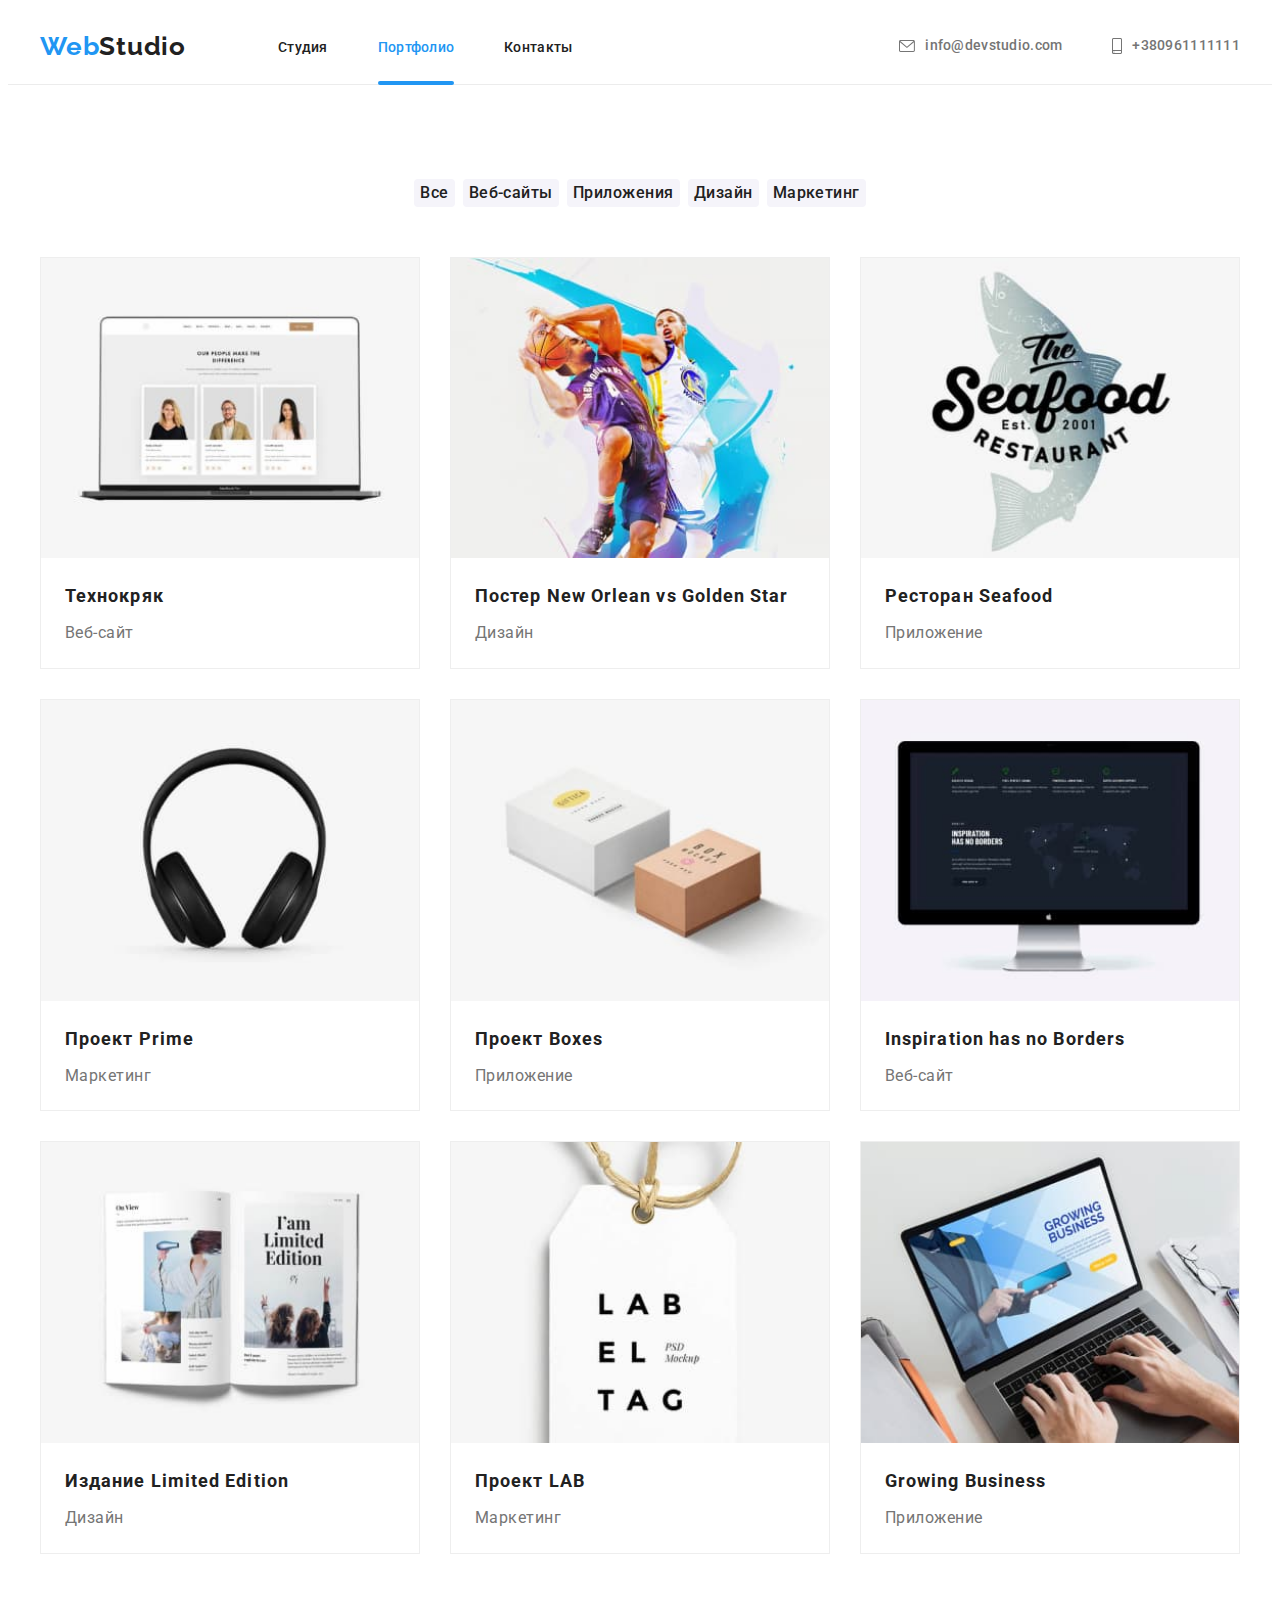
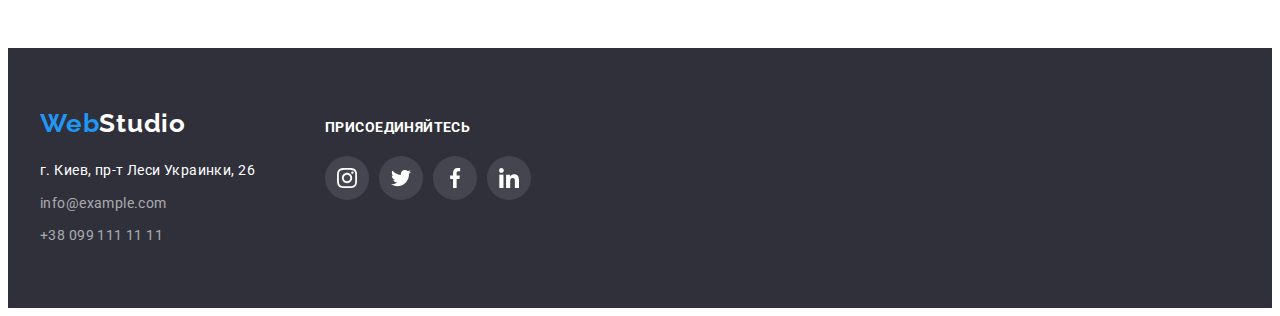
==== portfolio.html @ 5e937d59 "was copied previous work" ====
<!DOCTYPE html>
<html lang="en">
<head>
    <meta charset="UTF-8">
    <meta http-equiv="X-UA-Compatible" content="IE=edge">
    <meta name="viewport" content="width=device-width, initial-scale=1.0">
    <link rel="preconnect" href="https://fonts.gstatic.com">
  <link href="https://fonts.googleapis.com/css2?family=Raleway:wght@700&family=Roboto:wght@400;500;700;900&display=swap" rel="stylesheet">
    <title>Portfolio</title>
    <link rel="stylesheet" href="https://cdnjs.cloudflare.com/ajax/libs/modern-normalize/1.0.0/modern-normalize.min.css" integrity="sha512-ISS7cAi1PEhQ8jnbJpJZMd29NlhNj4AWYyLOSp2CE/CsHxTCu+r+t0D2yoJudVrd0/8fTVPUVDzY5Tvli75u/g==" crossorigin="anonymous" />
    <link
    rel="stylesheet"
    href="https://cdnjs.cloudflare.com/ajax/libs/animate.css/4.1.1/animate.min.css"
  />
    <link rel="stylesheet" href="./css/style.css">
</head>
<body>
    <!--Header-->
    <header class="header">
        <div class="container">
      <nav class="navigation">
        <a  href="./index.html" class="link logo logo-light-theme">
          <span class="link logo">Web</span>Studio
        </a>
        <ul class="list-all list">
          <li class="navigation-item">
            <a class="header-link link im-here" href="./index.html">Студия</a>
          </li>
          <li class="navigation-item">
            <a class="current header-link link im-here" href="./portfolio.html">Портфолио</a>
          </li>
          <li class="navigation-item">
            <a class="header-link link im-here" href="">Контакты</a>
          </li>
        </ul>
      </nav>
    
      <ul class="list-all list in-touch">
        <li class="navigation-item">
          <a class="header-link contact-link link" href="mailto:info@devstudio.com" lang="en"> 
            <svg class="icon-envelope" width="16px" height="16px">
              <use href="./images.img/sprite-copy.svg#icon-envelope-hover"> </use>
            </svg>
            info@devstudio.com</a>
        </li>
        <li class="navigation-item">
          <a class="header-link contact-link link" href="tel:+380961111111">
            <svg class="icon-smartphone" width="10px" height="16px">
              <use href="./images.img/sprite-copy.svg#icon-smartphone"></use>
            </svg>
            +380961111111</a>
        </li>
      </ul>
       </div>
    </header>
    <!--End header-->

    <main>
        <!--Work gallery-->
        <section> 
        <div class="container">
            <ul class="list-all list main-set">
                <li class="main-items">
                    <button type="button" class="portfolio-btn">Все</button>
                </li>
                <li class="main-items">
                    <button type="button" class="portfolio-btn">Веб-сайты</button>
                </li>
                <li class="main-items">
                    <button type="button" class="portfolio-btn">Приложения</button>
                </li>
                <li class="main-items">
                    <button type="button" class="portfolio-btn">Дизайн</button>
                </li>
                <li>
                    <button type="button" class="portfolio-btn">Маркетинг</button>
                </li>
            </ul>
        
            <ul class="list-all list works-set">
                <li class="buttom-bg works-item">
                  <div class="overlay-wrapper">
                    <img src="./images.img/work1.jpg" alt="Ноутбук с изображением сайта на екране" width="370" height="294" class="work1">
                    <p class="overlay">Технокряк это современная площадка распространения коронавируса. Компании используют эту платформу для цифрового шпионажа и атак на защищённые сервера конкурентов.</p>
                    </div>
                  <div class="work-content-wrapper">
                    <h2 class="project-name">Технокряк</h2>
                    <p class="project-explanation">Веб-сайт</p>
                    </div>
                </li>
                <li class="buttom-bg works-item">
                  <div class="overlay-wrapper">
                    <img src="./images.img/work2.jpg" alt="Баскетболисты борятся за мяч" width="370" height="294" class="work2">
                    <p class="overlay">Технокряк это современная площадка распространения коронавируса. Компании используют эту платформу для цифрового шпионажа и атак на защищённые сервера конкурентов.</p>
                    </div>
                    <div class="work-content-wrapper">
                    <h2 class="project-name"> Постер New Orlean vs Golden Star</h2>
                    <p class="project-explanation">Дизайн</p>
                    </div>
                </li>
                <li class="buttom-bg works-item">
                  <div class="overlay-wrapper">
                    <img src="./images.img/work3.jpg" alt="Эмблема названия ресторана" class="work3">
                    <p class="overlay">Технокряк это современная площадка распространения коронавируса. Компании используют эту платформу для цифрового шпионажа и атак на защищённые сервера конкурентов.</p>
                    </div>
                    <div class="work-content-wrapper">
                    <h2 class="project-name">Ресторан Seafood</h2>
                    <p class="project-explanation">Приложение</p>
                    </div>
                </li>
                <li class="buttom-bg works-item">
                  <div class="overlay-wrapper">
                    <img src="./images.img/work4.jpg" alt="Изображение наушников" class="work4">
                    <p class="overlay">Технокряк это современная площадка распространения коронавируса. Компании используют эту платформу для цифрового шпионажа и атак на защищённые сервера конкурентов.</p>
                    </div>
                    <div class="work-content-wrapper">
                    <h2 class="project-name">Проект Prime</h2>
                    <p class="project-explanation">Маркетинг</p>
                    </div>
                </li>
                <li class="buttom-bg works-item">
                  <div class="overlay-wrapper">
                    <img src="./images.img/work5.jpg" alt="Две коробки:белая и коричневая" class="work5">
                    <p class="overlay">Технокряк это современная площадка распространения коронавируса. Компании используют эту платформу для цифрового шпионажа и атак на защищённые сервера конкурентов.</p>
                    </div>
                    <div class="work-content-wrapper">
                    <h2 class="project-name">Проект Boxes</h2>
                    <p class="project-explanation">Приложение</p>
                    </div>
                </li>
                <li class="buttom-bg works-item">
                  <div class="overlay-wrapper">
                    <img src="./images.img/work6.jpg" alt="Монитор компьютера" class="work6">
                    <p class="overlay">Технокряк это современная площадка распространения коронавируса. Компании используют эту платформу для цифрового шпионажа и атак на защищённые сервера конкурентов.</p>
                    </div>
                    <div class="work-content-wrapper">
                    <h2 lang="en" class="project-name">Inspiration has no Borders</h2>
                    <p class="project-explanation">Веб-сайт</p>
                    </div>
                </li>
                <li class="buttom-bg works-item">
                  <div class="overlay-wrapper">
                    <img src="./images.img/work7.jpg" alt="Разворот женского журнала" class="work7">
                    <p class="overlay">Технокряк это современная площадка распространения коронавируса. Компании используют эту платформу для цифрового шпионажа и атак на защищённые сервера конкурентов.</p>
                    </div>
                    <div class="work-content-wrapper">
                    <h2 class="project-name">Издание Limited Edition</h2>
                    <p class="project-explanation">Дизайн</p>
                    </div>
                </li>
                <li class="buttom-bg works-item">
                  <div class="overlay-wrapper">
                    <img src="./images.img/work8.jpg" alt="Белый ярдык с черной надписью" class="work8">
                    <p class="overlay">Технокряк это современная площадка распространения коронавируса. Компании используют эту платформу для цифрового шпионажа и атак на защищённые сервера конкурентов.</p>
                    </div>
                    <div class="work-content-wrapper">
                    <h2 class="project-name">Проект LAB</h2>
                    <p class="project-explanation">Маркетинг</p>
                    </div>
                </li>
                <li class="buttom-bg works-item">
                  <div class="overlay-wrapper">
                    <img src="./images.img/work9.jpg" alt="Человек работает в приложении на ноутбуке" class="work9">
                    <p class="overlay">Технокряк это современная площадка распространения коронавируса. Компании используют эту платформу для цифрового шпионажа и атак на защищённые сервера конкурентов.</p>
                    </div>
                    <div class="work-content-wrapper">
                    <h2 lang="en" class="project-name">Growing Business</h2>
                    <p class="project-explanation">Приложение</p>
                </div>
                </li>
            </ul>
        </section>
        </div>
        <!--End work gallery-->
    </main>

    <footer class="footer-bg">
        <!--footer main page-->
        <div class="container main-footer">
        <div class="base">
        <a class="link  logo logo-dark-theme" href="./index.html">
                <span class="link logo">Web</span>Studio
        </a>
    
        <address class="address addres-font">
          <ul class="list-all">
            <li class="marg">
              <a class="link physical-adress" href="https://goo.gl/maps/2pNCGTFLMix76fbZ6" target="_blank" rel="noopener noreferrer">г. Киев, пр-т Леси
                Украинки, 26
              </a>
            </li>
    
            <li class="marg">
              <a class="link mail-adress" href="mailto:info@example.com">info@example.com</a>
            </li>
    
            <li>
              <a class="link phone-number" href="tel:+380991111111">+38 099 111 11 11</a>
            </li>
          </ul>
        </address>
        </div>
        <div class="invitation-footer">
          <p class="invitation">ПРИСОЕДИНЯЙТЕСЬ</p>
          <ul class="list-all list">
            <li class="footer-icons-list">
              <a href="" class="footer-icons-color footer-icons-link">
                  <svg class="footer-icons" width="20px" height="20px">
                    <use href="./images.img/sprite-copy.svg#icon-instagram"></use>
                  </svg>
              </a>
            </li>
            <li class="footer-icons-list">
              <a href="" class="footer-icons-color footer-icons-link">
                  <svg class="footer-icons" width="20px" height="20px">
                    <use href="./images.img/sprite-copy.svg#icon-twitter"></use>
                  </svg>
              </a>
            </li>
            <li class="footer-icons-list">
              <a href="" class="footer-icons-color footer-icons-link">
                  <svg class="footer-icons" width="20px" height="20px">
                    <use href="./images.img/sprite-copy.svg#icon-facebook-"></use>
                  </svg>
              </a>
            </li>
            <li class="footer-icons-list">
              <a href="" class="footer-icons-color footer-icons-link">
                  <svg class="footer-icons" width="20px" height="20px">
                    <use href="./images.img/sprite-copy.svg#icon-linkedin"></use>
                  </svg>
              </a>
            </li>
          </ul>
        </div>
      </div>
      </footer>
      <!--End footer-->
</body>
</html>
---- css/style.css ----
:root {
    --main-font: 'Roboto', sans-serif;
    --secondary-font: 'Raleway', sans-serif;
    --main-text-color: #212121;
    --secondary-text-color:#757575;
    --focus-color:  #2196F3;
    --standart-color: #fff;
    --team-bg-color: #F5F4FA; 
    --footer-bg-color: #2F303A;
    --footer-link-color: rgba(255, 255, 255, 0.6);
    --clients-logo-color: rgba(175, 177, 184, 1);
}
body {
    font-family: var(--main-font);
    color: var(--secondary-text-color);
}

h1,
h2,
h3,
h4,
h5,
h6,
p,
ul {
    margin: 0;
    padding: 0;
}

img {
    display: block;
}
.link {
    text-decoration: none;
}
.list-all {
    list-style: none;
}
.address {
    font-style: none;
}

.visually-hidden {
    position: absolute; !important;
    clip: rect (1px, 1px, 1px, 1px);
    clip: rect (1px, 1px, 1px, 1px);
    padding: 0 !important;
    border: 0 !important;
    height: 1px !important;
    width: 1px !important;
    overflow: hidden;
}
.container {
    width: 1200px;
    margin: 0 auto;
    padding-left: 15px;
    padding-right: 15px;
}
section {
    display: flex;
    margin: 0 auto;
    padding-top: 94px;
    padding-bottom: 94px;
}
.logo {
    width: 145px;
    height: 31px;
    left: 215px;
    font-family: var(--secondary-font);
    font-weight: bold;
    font-size: 26px;
    line-height: 1.19;
    letter-spacing: 0.03em;
    color: var(--focus-color );
    }
.logo-dark-theme {
    top: 2157px;
    color: var(--standart-color);
}
.logo-light-theme {
    top: 24px;
    color:var(--main-text-color);
    margin-right: 93px;
}
/*===========Header================ */
.header {
    border-bottom: 1px solid #ECECEC;
}
.header .container {
    display: flex;
    align-items: center;
}
.navigation {
    display: flex;
    align-items: center;
}
.list {
    display: flex;
    align-items: center;
}
.header-bg {
    background: var(--standart-color);
}
.header-link {
    font-family: var(--main-font);
    font-weight: 500;
    font-size: 14px;
    line-height: 1.14;
    letter-spacing: 0.02em;
    color:var(--main-text-color);
    padding-top: 30px;
    padding-bottom: 30px;
    align-items: center;

    transition: color 250ms cubic-bezier(0.4, 0, 0.2, 1);
}
.navigation-item:not(:last-child) {
    margin-right: 50px;
}
.secondary {
    margin-left: 331px;
}
.navigation-item-secondary:not(:last-child) {
    margin-right: 50px;
}
.in-touch {
    display: flex;
    margin-left: auto;
    align-items: center;
}
.contact-link {
    display: flex;
    color: var(--secondary-text-color);
    transition: color 250ms cubic-bezier(0.4, 0, 0.2, 1);
}
.contact-link:hover,
.contact-link:focus {
    color:var(--focus-color );
}
.contact-link:hover .icon-envelope,
.contact-link:focus .icon-envelope {
    fill:  var(--focus-color);
}
.contact-link:hover .icon-smartphone,
.contact-link:focus .icon-smartphone {
    fill:  var(--focus-color);
}
.im-here:hover,
.im-here:focus {
    color: var(--focus-color );
}
.im-here:active {
    color: var(--focus-color );
    transition: color 250ms cubic-bezier(0.4, 0, 0.2, 1);
}
.current {
    position: relative;
    color: var(--focus-color );
    transition: opacity 250ms cubic-bezier(0.4, 0, 0.2, 1);
}
.current::after {
    content: '';
    display: block;
    width: 100%;
    height: 4px;
    border-radius: 2px;
    background-color: var(--focus-color);

    position:absolute;
    left: 0;
    bottom: 0;
}

.icon-envelope {
    margin-right: 10px;
    align-items: center;
    fill: var(--secondary-text-color);

    transition-property: fill;
    transition: fill 250ms cubic-bezier(0.4, 0, 0.2, 1);
}
.icon-smartphone {
    margin-right: 10px;
    align-items: center;
    fill:var(--secondary-text-color);

    transition-property: fill;
    transition: fill 250ms cubic-bezier(0.4, 0, 0.2, 1);
}
.icon-envelope:hover,
.icon-envelope:focus {
    fill: var(--focus-color);
}
.icon-smartphone:hover,
.icon-smartphone:focus {
    fill: var(--focus-color);
}
/*===========End Header================ */

/*===========Hero================ */
.hero-bg {
    background: var(--footer-bg-color);
    padding-bottom: 200px;
    padding-top: 200px;
    background-image: linear-gradient( to left, rgba(47, 48, 58, 0.4), rgba(47, 48, 58, 0.4) ), url(../images.img/hero.jpeg);
    background-size: cover;
    background-position: center;
    background-repeat: no-repeat;
    max-width: 1600px;
    margin-left: auto;
    margin-right: auto;
}
.hero-title {
    margin: 0 auto;
    max-width: 696px;
    font-family: var(--main-font);
    font-weight: 900;
    font-size: 44px;
    line-height: 1.36;
    text-align: center;
    letter-spacing: 0.06em;
    text-transform: uppercase;
    color: var(--standart-color);
    display: flex;
    align-items: center;
    margin-bottom: 30px;
    }
.main-button {
    font-family: var(--main-font);
    font-weight: bold;
    font-size: 16px;
    line-height: 1.87;
    display: block;
    align-items: center;
    text-align: center;
    letter-spacing: 0.06em;
    cursor: pointer;
    color: var(--standart-color);
    background: var(--focus-color );
    box-shadow: 0px 4px 4px rgba(0, 0, 0, 0.15);
    border-radius: 4px;
    padding: 10px 32px;
    margin-left: auto;
    margin-right: auto;

    transition: color 250ms cubic-bezier(0.4, 0, 0.2, 1);
}
.main-button:hover,
.main-button:focus {
    background-color: var(--focus-color);
}
/*===========End Hero================ */

/*===========About================ */
.cont {
    padding-top: 0px;
}
.about-container {
    display: flex;
    align-items: center;
    margin-top: -30px;
    margin-left: -30px;
}
.about-link:not(:last-child) {
    margin-right: 30px;
}
.about1 {
    width: 100%;
    height: 100%;
}
.about2 {
    width: 100%;
    height: 100%;
    }
.about3 {
    width: 100%;
    height: 100%;
    }
.work-wrapper {
    position: relative;
}
.work-variations {
    position: absolute;
    bottom: 0;
    right: 0;
    

    width: 100%;
    font-family: var(--main-font);
    font-weight: bold;
    font-size: 14px;
    line-height: 1,14;
    text-align: center;
    letter-spacing: 0.03em;
    text-transform: uppercase;
    padding-top: 27px;
    padding-bottom: 27px;
    
    color: var(--standart-color);
    background-color: rgba(47, 48, 58, 0.8);
 }   
/*===========End About================ */

/*===========Our team================ */
.team-container {
    display: flex;
    align-items: center;
}
.team-container {
    display: flex;
    align-items: center;
    margin-left: -30px;
}
.team-set {
    margin-left: 30px;
    flex-basis: calc((100% - 120px)/4);
}
.our-team-bg {
    background-color: var(--team-bg-color)
}
.team-mate {
    font-family: var(--main-font);
    font-weight: 500;
    font-size: 16px;
    line-height: 1.18;
    text-align: center;
    letter-spacing: 0.03em;
    color: var(--main-text-color);
    margin-bottom: 10px;
}
.team-description {
    padding-bottom: 30px;
    padding-top: 30px;
    padding-right: 15px;
    padding-left: 15px;
}
.job-position {
    font-family: var(--main-font);
    font-size: 16px;
    line-height: 1.18;
    text-align: center;
    letter-spacing: 0.03em;
    color: var(--secondary-text-color);
}
.card {
    width: 270px;
    background: var(--standart-color);
    box-shadow: 0px 1px 3px rgba(0, 0, 0, 0.12), 0px 1px 1px rgba(0, 0, 0, 0.14), 0px 2px 1px rgba(0, 0, 0, 0.2);
    border-radius: 0px 0px 4px 4px;
}
.ihor {
    width: 270px;
    height: 260px;
    background: url(4853.jpg);
    border-radius: 0px;
}
.olha {
    width: 270px;
    height: 260px;
    background: url(5844.jpg);
    border-radius: 0px;
}
.nikolaj {
    width: 270px;
    height: 260px;
    background: url(16166.jpg);
    border-radius: 0px;
}
.michele {
    width: 270px;
    height: 260px;
    background: url(2968.jpg);
    border-radius: 0px;
}
.social {
    display: flex;
    align-items: center;
    justify-content: space-between;
}
.social-link {
    display: flex;
    justify-content: center;
    align-items: center;
    width: 44px;
    height: 44px;
    border-radius: 50%;
    background-color: var(--standart-color);

    transition-property: fill;
    transition-property: background-color;
    transition: background-color 250ms cubic-bezier(0.4, 0, 0.2, 1) ;
}
.social-link:hover .social-icon,
.social-link:focus .social-icon{
    fill: var(--standart-color);
}
.social-icon {
    fill: rgba(175, 177, 184, 1);

    transition-property: fill;
    transition: fill 250ms cubic-bezier(0.4, 0, 0.2, 1);
}
.social-link:hover,
.social-link:focus {
    background-color: var(--focus-color);
}
.clients-list {
    display: flex;
}
.clients-main-link {
    margin-right: 30px;
}
.clients-title {
    font-family: var(--main-font)
    font-weight: 700;
    font-size: 36px;
    line-height: 1.16;
    text-align: center;
    letter-spacing: 0.03em;
    color: var(--main-text-color);
    min-width: 700px;
    margin-top: 0px;
    margin-bottom: 50px;
}
.clients-box {
    width: 170px;
    height: 90px;
    border: 1px solid var(--clients-logo-color);
    border-radius: 4px;
    display: flex;
    justify-content: center;
    align-items: center;
    
    transition: border 250ms cubic-bezier(0.4, 0, 0.2, 1);
}
.clients-logo {
    fill: var(--clients-logo-color);
    
    transition: fill 250ms cubic-bezier(0.4, 0, 0.2, 1);
}
.clients-logo:hover,
.clients-logo:focus {
    fill: var(--focus-color);
}
.clients-box:hover,
.clients-box:focus {
    border-color: var(--focus-color);
}
.clients-box:hover .clients-logo,
.clients-box:focus .clients-logo {
    fill: var(--focus-color);
}
/*===========End Our team================ */

/*===========Work gallery================ */
.main-set {
    display: flex;
    justify-content: center;
    flex-wrap:nowrap;
    align-items: center;
    margin-bottom: 50px;
}
.main-items {
    margin-right: 8px;
    
    transition: color 250ms cubic-bezier(0.4, 0, 0.2, 1);
}
.main-items:hover,
.main-items:focus {
    background-color: var(--focus-color);
}
.works-item:hover,
.works-item:focus {
    box-shadow: 0px 1px 1px rgba(0, 0, 0, 0.12), 0px 4px 4px rgba(0, 0, 0, 0.06), 1px 4px 6px rgba(0, 0, 0, 0.16);
}
.work-content-wrapper {
    padding-top: 20px;
    padding-bottom: 20px;
    padding-right: 24px;
    padding-left: 24px;
}
.buttom-bg {
    background: var(--standart-color);
    border: 1px solid #EEEEEE;
    box-sizing: border-box;
}
.portfolio-btn {
    font-family: inherit;
    font-weight: 500;
    font-size: 16px;
    line-height: 1.62;
    text-align: center;
    letter-spacing: 0.03em;
    cursor: pointer;
    color: var(--main-text-color);
    background-color: var(--team-bg-color);
    border-radius: 4px;
    display: flex;
    flex-direction: row;
    border: none;

    transition: color 250ms cubic-bezier(0.4, 0, 0.2, 1), background-color 250ms cubic-bezier(0.4, 0, 0.2, 1), box-shadow 250ms cubic-bezier(0.4, 0, 0.2, 1);
}
.portfolio-btn:hover,
.portfolio-btn:focus {
    background-color: var(--focus-color );
    color: var(--standart-color);
    box-shadow: 0px 3px 1px rgba(0, 0, 0, 0.1), 0px 1px 2px rgba(0, 0, 0, 0.08), 0px 2px 2px rgba(0, 0, 0, 0.12);
}
.works-set {
    display: flex;
    flex-wrap: wrap;
    /*align-items: center;*/
    align-items: flex-start;
    align-content: center;
    margin-top: -30px;
    margin-left: -30px;
}
.works-item {
    margin-top: 30px;
    margin-left: 30px;
    flex-basis: calc((100% - 90px) / 3);
    transition: color 250ms cubic-bezier(0.4, 0, 0.2, 1);
}
.work1 {
    width: 100%;
    height: 100%;
    background: url(portfolio1.jpg);
}
.work2 {
    width: 100%;
    height: 100%;
    background: url(portfolio2.jpg);
}
.work3 {
    width: 100%;
    height: 100%;
    background: url(portfolio-1.jpg);
}
.work4 {
    width: 100%;
    height: 100%;
    background: url(portfolio-2.jpg);
}
.work5 {
    width: 100%;
    height: 100%;
    background: url(portfolio5.jpg);
}
.work6 {
    width: 100%;
    height: 100%;
    background: url(111.jpg);
}
.work7 {
    width: 100%;
    height: 100%;
    background: url(portfolio7.jpg);
}
.work8 {
    width: 100%;
    height: 100%;
    background: url(portfolio8.jpg);
}
.work9 {
    width: 100%;
    height: 100%;
    background: url(2910404.jpg);
}

.project-name {
    font-family: var(--main-font);
    font-weight: bold;
    font-size: 18px;
    line-height: 2;
    letter-spacing: 0.06em;
    color:var(--main-text-color);
    margin-bottom: 4px;
}
.project-explanation {
    font-family: var(--main-font);
    font-size: 16px;
    line-height: 1.87;
    letter-spacing: 0.03em;
    color: var(--secondary-text-color);
    }
.overlay-wrapper {
    position: relative;
    overflow: hidden;
}
.overlay {
    position: absolute;
    top: 0;
    left: 0;
    height: 100%;
    padding-top: 63px;
    padding-bottom: 63px;
    padding-right: 24px;
    padding-left: 24px;
    opacity: 0;

    background-color: rgba(33, 150, 243, 0.9);
    color: var(--standart-color);
    
    transform: translateY(100%);
    transition: transform 250ms cubic-bezier(0.4, 0, 0.2, 1), opacity 250ms cubic-bezier(0.4, 0, 0.2, 1);

}

.overlay-wrapper:hover .overlay,
.overlay-wrapper:focus .overlay {
    opacity: 1;
    transform: translateY(0%);
}

.works-item:hover .overlay,
.works-item:focus .overlay {
    opacity: 1;
    transform: translateY(0%);
}
/*===========Work gallery================ */

/*===========Advantages section================ */
.advantage {
    padding-top: 94px;
}
.adv-set {
    display: flex;
    flex-wrap:nowrap;
    margin-top: -30px;
    margin-left: -30px;
}
.advantage-items {
    margin-top: 30px;
    margin-left: 30px;
    flex-basis: calc((100% - 120px)/4);
    width: 270px;
    justify-items: center;
}
.adv-card {
    height: 120px;
    background-color: #f5f4fa;
    border-radius: 4px;
    margin-bottom: 30px;
    display: flex;
    justify-content: center;
    align-items: center;
}
.advantage-name {
    font-family: var(--main-font);
    font-weight: bold;
    font-size: 14px;
    line-height: 1.14;
    letter-spacing: 0.03em;
    text-transform: uppercase;
    color: var(--main-text-color);
    margin-bottom: 10px;
}
.advantage-explanation {
    font-family: var(--main-font);
    font-size: 14px;
    line-height: 1.71;
    letter-spacing: 0.03em;
    color: var(--secondary-text-color);
}
/*===========End Advantages section================ */

.body-title {
    font-family: var(--main-font);
    font-weight: bold;
    font-size: 36px;
    line-height: 1.16;
    text-align: center;
    letter-spacing: 0.03em;
    color: var(--main-text-color);
    margin-bottom: 50px;
}

/*===========Footer================ */
.footer-bg {
    padding-top: 60px;
    padding-bottom: 60px;
    background: var(--footer-bg-color)
}
.main-footer {
    display: flex;
    align-items: baseline;
}
.addres-font {
    font-style: normal;
    margin-top: 20px;
}
.marg {
    margin-bottom: 9px;
}
.physical-adress {
    font-family: var(--main-font);
    font-size: 14px;
    line-height: 1.71;
    letter-spacing: 0.03em;
    color: var(--standart-color);
}
.mail-adress {
    font-family: var(--main-font);
    font-size: 14px;
    line-height: 1.71;
    letter-spacing: 0.03em;
    color: var(--footer-link-color)
}
.phone-number {
    font-family: var(--main-font);
    font-size: 14px;
    line-height: 1.71;
    letter-spacing: 0.03em;
    color: var(--footer-link-color)
}
.invitation-footer {
    margin-left: 70px;
}
.invitation {
    color: var(--standart-color);
    font-weight: 700;
    font-size: 14px;
    line-height: 1.14;
    letter-spacing: 0.03em;
    text-transform: uppercase;
    margin-bottom: 20px;
}
.footer-icons-color {
    display: flex;
    justify-content: center;
    align-items: center;
    width: 44px;
    height: 44px;
    border-radius: 50%;
    background-color: rgba(255, 255, 255, 0.1);

    transition: background-color 250ms cubic-bezier(0.4, 0, 0.2, 1);
}
.footer-icons-list:not(:last-child) {
    margin-right: 10px;
} 

.footer-icons {
    fill: var(--standart-color);
}
.footer-icons-link:hover .footer-icons-color,
.footer-icons-link:focus .footer-icons-color {
    background-color: var(--focus-color);
}
.footer-icons-link:hover,
.footer-icons-link:focus  {
    background-color: var(--focus-color);
}
/*===========End Footer================ */

/*===========Modal window================ */

.modal-bg {
    position: fixed;
    top: 0;
    left: 0;
    width: 100vw;
    height: 100vh;
    background-color: rgba(0, 0, 0, 0.2);

    opacity: 1;
    transition: color 250ms cubic-bezier(0.4, 0, 0.2, 1), opacity 250ms cubic-bezier(0.4, 0, 0.2, 1);
}
.modal {
    position: absolute;
    top: 50%;
    left: 50%;
    transform: translate(-50%, -50%);
    width: 528px;
    height: 581px;
    background-color: rgba(255, 255, 255, 1);
    
    transform: translate(-50%, -50%) scale(1);
    transition: opacity 250ms cubic-bezier(0.4, 0, 0.2, 1);

}
.modal:hover,
.modal:focus {
    border-color: var(--focus-color);
}
.modal-close-button {
    position: absolute;
    top: 8px;
    right: 8px;
    width: 30px;
    height: 30px;
    background: transparent;
    border: 1px solid rgba(0, 0, 0, 0.1);
    border-radius: 50%;
    cursor: pointer;
}

.is-hidden {
    opacity: 0;
    visibility: none;
    pointer-events: none;
}
.modal-bg.is-hidden .modal {
    transform: translate(-50%, -50%) scale(0.9);
}
/*===========End Modal window================ */
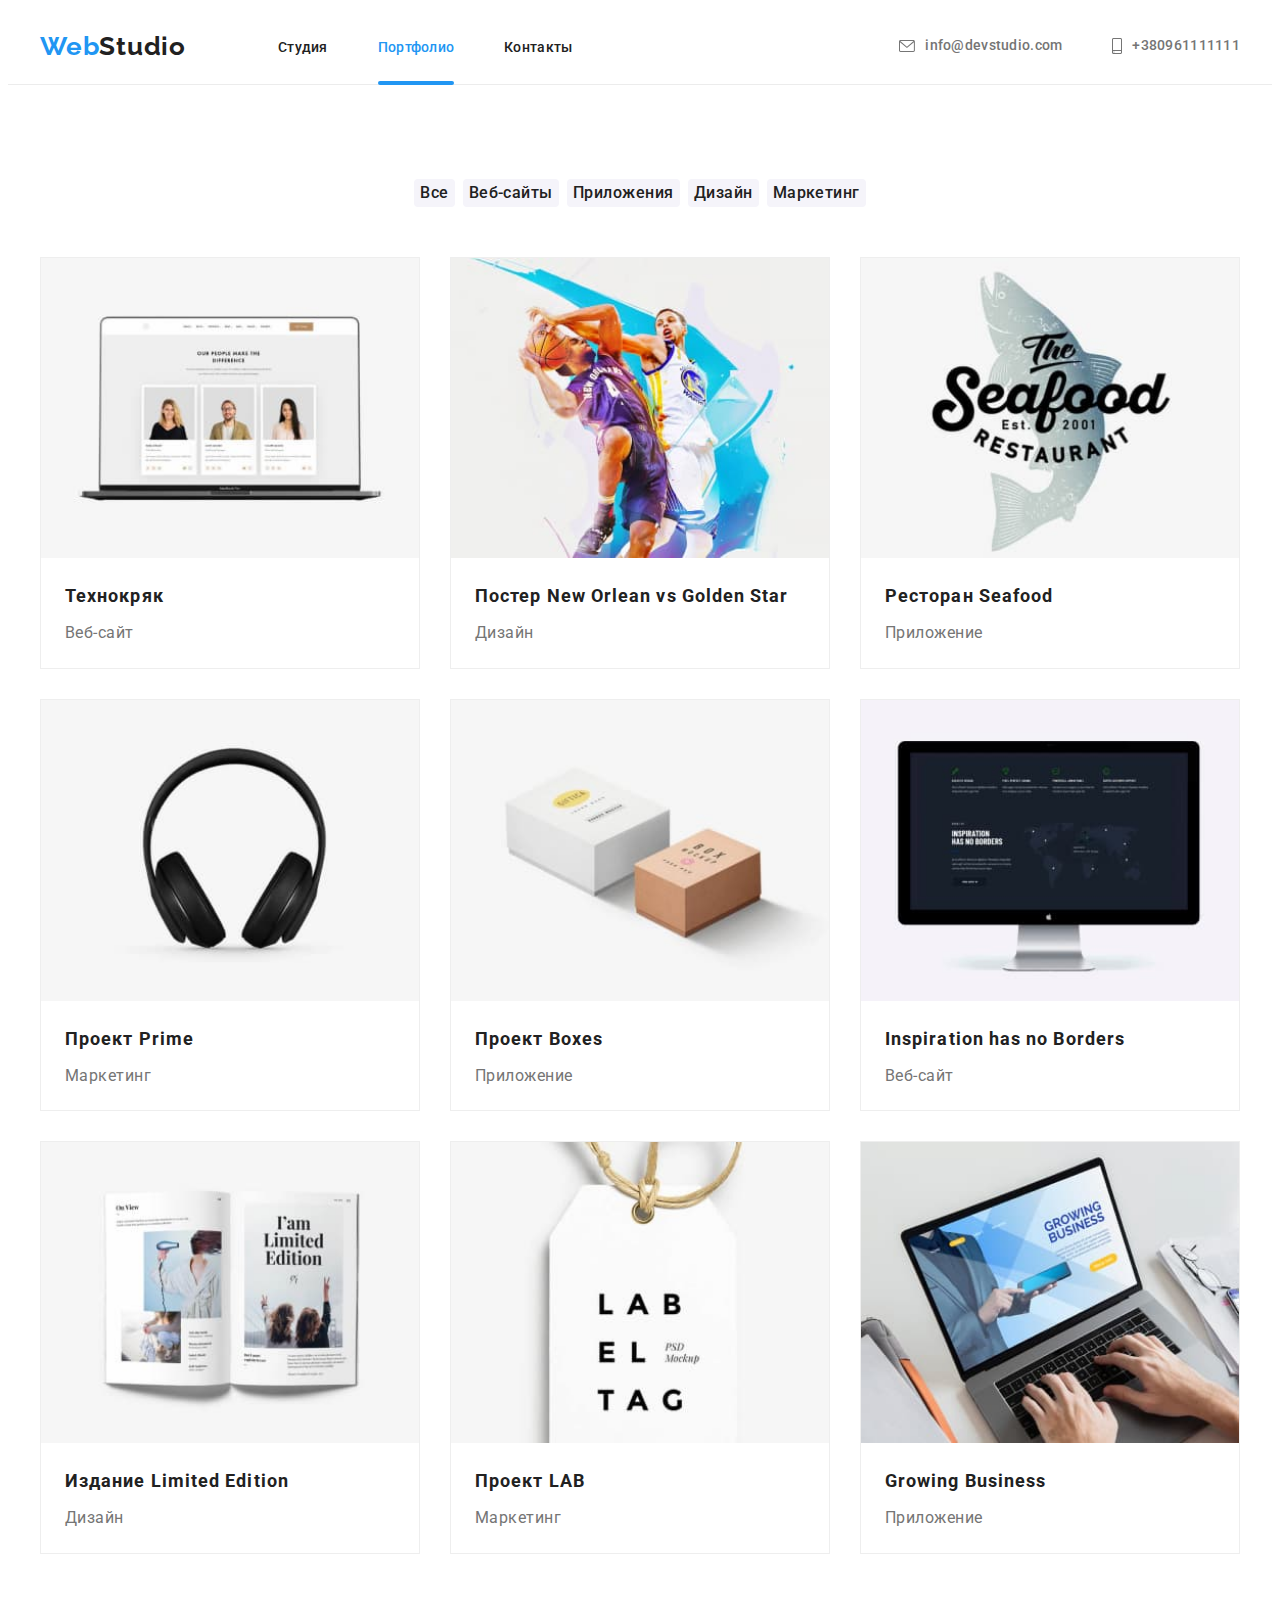
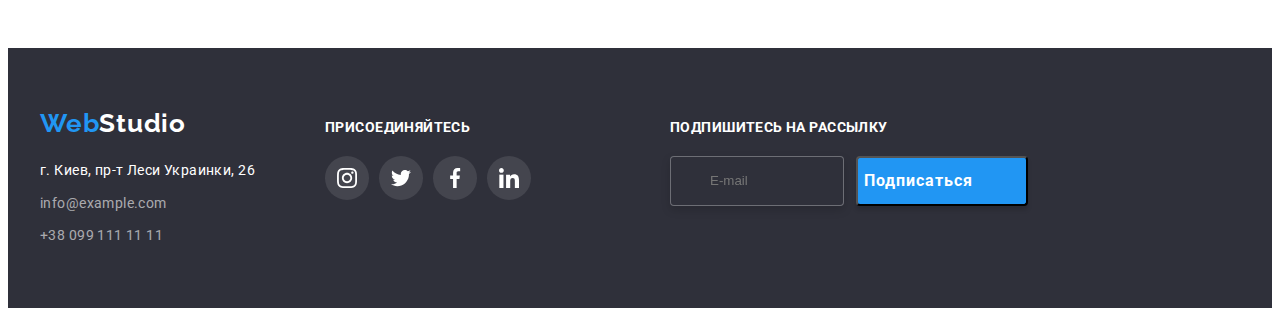
==== commit 751f79c8: "was added modal requests" ====
--- a/portfolio.html
+++ b/portfolio.html
@@ -233,6 +233,21 @@
             </li>
           </ul>
         </div>
+        <div class="follow">
+          <form action="#">
+          <p class="reminder-follow">ПОДПИШИТЕСЬ НА РАССЫЛКУ</p>
+          <span class="follow-wrapper">
+          <input type="email" class="mail-follower" name="mail" id="mail" placeholder="
+          E-mail" >
+          <button type="button" class="follow-btn" >Подписаться
+            <svg class="follow-icon" width="24px" height="24px" >
+              <use href="./images.img/sprite-copy.svg#icon-icon-send"></use>
+            </svg>
+          </button>
+          </span>
+          </form>
+        </div>
+        </div>
       </div>
       </footer>
       <!--End footer-->
--- a/css/style.css
+++ b/css/style.css
@@ -752,6 +752,74 @@
 .footer-icons-link:focus  {
     background-color: var(--focus-color);
 }
+.follow {
+    margin-left: auto;
+    width: 570px;
+}
+.reminder-follow {
+    width: 219px;
+    height: 16px;
+    font-family: var(--main-font);
+    font-weight: bold;
+    font-size: 14px;
+    line-height: 1.14;
+    letter-spacing: 0.03em;
+    text-transform: uppercase;
+
+    color: var(--standart-color);
+    margin-bottom: 20px;
+}
+.follow-wrapper {
+    position: relative;
+    display: flex;
+    width: 358px;
+    height: 50px;
+}
+.mail-mark {
+    position: absolute;
+    top: 50%;
+    left: 16px;
+    transform: translateY(-50%);
+    
+    font-family: var(--main-font);
+    font-size: 16px;
+    line-height: 1.25;
+}
+.mail-follower {
+    width: 100%;
+
+    border: 1px solid rgba(255, 255, 255, 0.3);
+    box-sizing: border-box;
+    filter: drop-shadow(0px 4px 4px rgba(0, 0, 0, 0.15));
+    border-radius: 4px;
+    background-color: var(--footer-bg-color);
+    color: var(--standart-color);
+}
+.follow-btn {
+    width: 200px;
+    margin-left: 12px;
+
+    font-family: var(--main-font);
+    font-weight: bold;
+    font-size: 16px;
+    line-height: 1.87;
+
+    display: flex;
+    align-items: center;
+    text-align: center;
+    letter-spacing: 0.06em;
+
+    color: var(--standart-color);
+
+    background: #2196F3;
+    box-shadow: 0px 4px 4px rgba(0, 0, 0, 0.15);
+    border-radius: 4px;
+}
+.follow-icon {
+    fill: var(--standart-color);
+    margin-left: 10px;
+    padding-right: 13px;
+}
 /*===========End Footer================ */
 
 /*===========Modal window================ */
@@ -775,6 +843,7 @@
     width: 528px;
     height: 581px;
     background-color: rgba(255, 255, 255, 1);
+    padding: 40px;
     
     transform: translate(-50%, -50%) scale(1);
     transition: opacity 250ms cubic-bezier(0.4, 0, 0.2, 1);
@@ -794,6 +863,11 @@
     border: 1px solid rgba(0, 0, 0, 0.1);
     border-radius: 50%;
     cursor: pointer;
+    transition: fill 250ms cubic-bezier(0.4, 0, 0.2, 1);
+}
+.modal-close-button:hover,
+.modal-close-button:focus {
+    fill: var(--focus-color);
 }
 
 .is-hidden {
@@ -804,4 +878,126 @@
 .modal-bg.is-hidden .modal {
     transform: translate(-50%, -50%) scale(0.9);
 }
+.modal-action {
+    font-family: var(--main-font);
+    font-weight: bold;
+    font-size: 20px;
+    line-height: 1.15;
+    text-align: center;
+    letter-spacing: 0.03em;
+    margin-top: 40px;
+    margin-left: 40px;
+    margin-right: 40px;
+
+    color: var(--main-text-color);
+}
+.modal-form {
+    display: flex;
+    flex-direction: column;
+}
+.modal-input {
+    width: 100%;
+    height: 40px;
+
+    border: 1px solid rgba(33, 33, 33, 0.2);
+    border-radius: 4px;
+    padding-left: 42px;
+    transition: border-color 250ms cubic-bezier(0.4, 0, 0.2, 1);
+}
+.modal-input:focus {
+    outline: none;
+    border-color: var(--focus-color);
+}
+.modal-input:focus+ .modal-input-icon {
+    fill: var(--focus-color);
+}
+.modal-input-wrapper {
+    display: block;
+    position: relative;
+    margin-top: 4px;
+}
+.modal-input-icon {
+    position: absolute;
+    top: 50%;
+    left: 12px;
+    transform: translateY(-50%);
+    transition: fill 250ms cubic-bezier(0.4, 0, 0.2, 1);
+}
+.user-message {
+    width: 100%;
+    height: 120px;
+    border: 1px solid rgba(33, 33, 33, 0.2);
+    border-radius: 4px;
+    padding-top: 12px;
+    padding-bottom: 12px;
+    padding-right: 16px;
+    padding-left: 16px;
+
+    resize: none;
+
+    font-family: Roboto;
+    font-size: 14px;
+    line-height: 1.14;
+    letter-spacing: 0.01em;
+    transition: border-color 250ms cubic-bezier(0.4, 0, 0.2, 1);
+}
+.user-message::placeholder {
+    color: rgba(117, 117, 117, 0.5);
+}
+.user-message:focus {
+    outline: none;
+    border-color: var(--focus-color);
+}
+.modal-check {
+    display: flex;
+    align-items: center;
+
+    font-family: var(--main-font);
+    font-size: 14px;
+    line-height: 1.71;
+    letter-spacing: 0.03em;
+
+    color: var(--secondary-text-color);
+}
+.modal-check::before {
+    display: block;
+    content: "";
+    width: 16px;
+    height: 15px;
+    border: 1px solid #000;
+    cursor: pointer;
+    margin-right: 8px;
+}
+.modal-checkbox-term:checked + .modal-check::before {
+    background-image: url(../images.img/checked.svg);
+    background-position: center;
+}
+.modal-checkbox-term:focus + .modal-check::before {
+    background-color: var(--focus-color);
+}
+.modal-term-link:hover {
+    color: var(--focus-color);
+}
+.modal-button {
+    width: 200px;
+    height: 50px;
+    align-self: center;
+    font-family: var(--main-font);
+    font-weight: bold;
+    font-size: 16px;
+    line-height: 1.87;
+    display: block;
+    align-items: center;
+    text-align: center;
+    letter-spacing: 0.06em;
+    cursor: pointer;
+    color: var(--standart-color);
+    background: #188CE8;
+    box-shadow: 0px 4px 4px rgba(0, 0, 0, 0.15);
+    border-radius: 4px;
+
+    margin-top: 30px;
+
+    transition: color 250ms cubic-bezier(0.4, 0, 0.2, 1);
+}
 /*===========End Modal window================ */